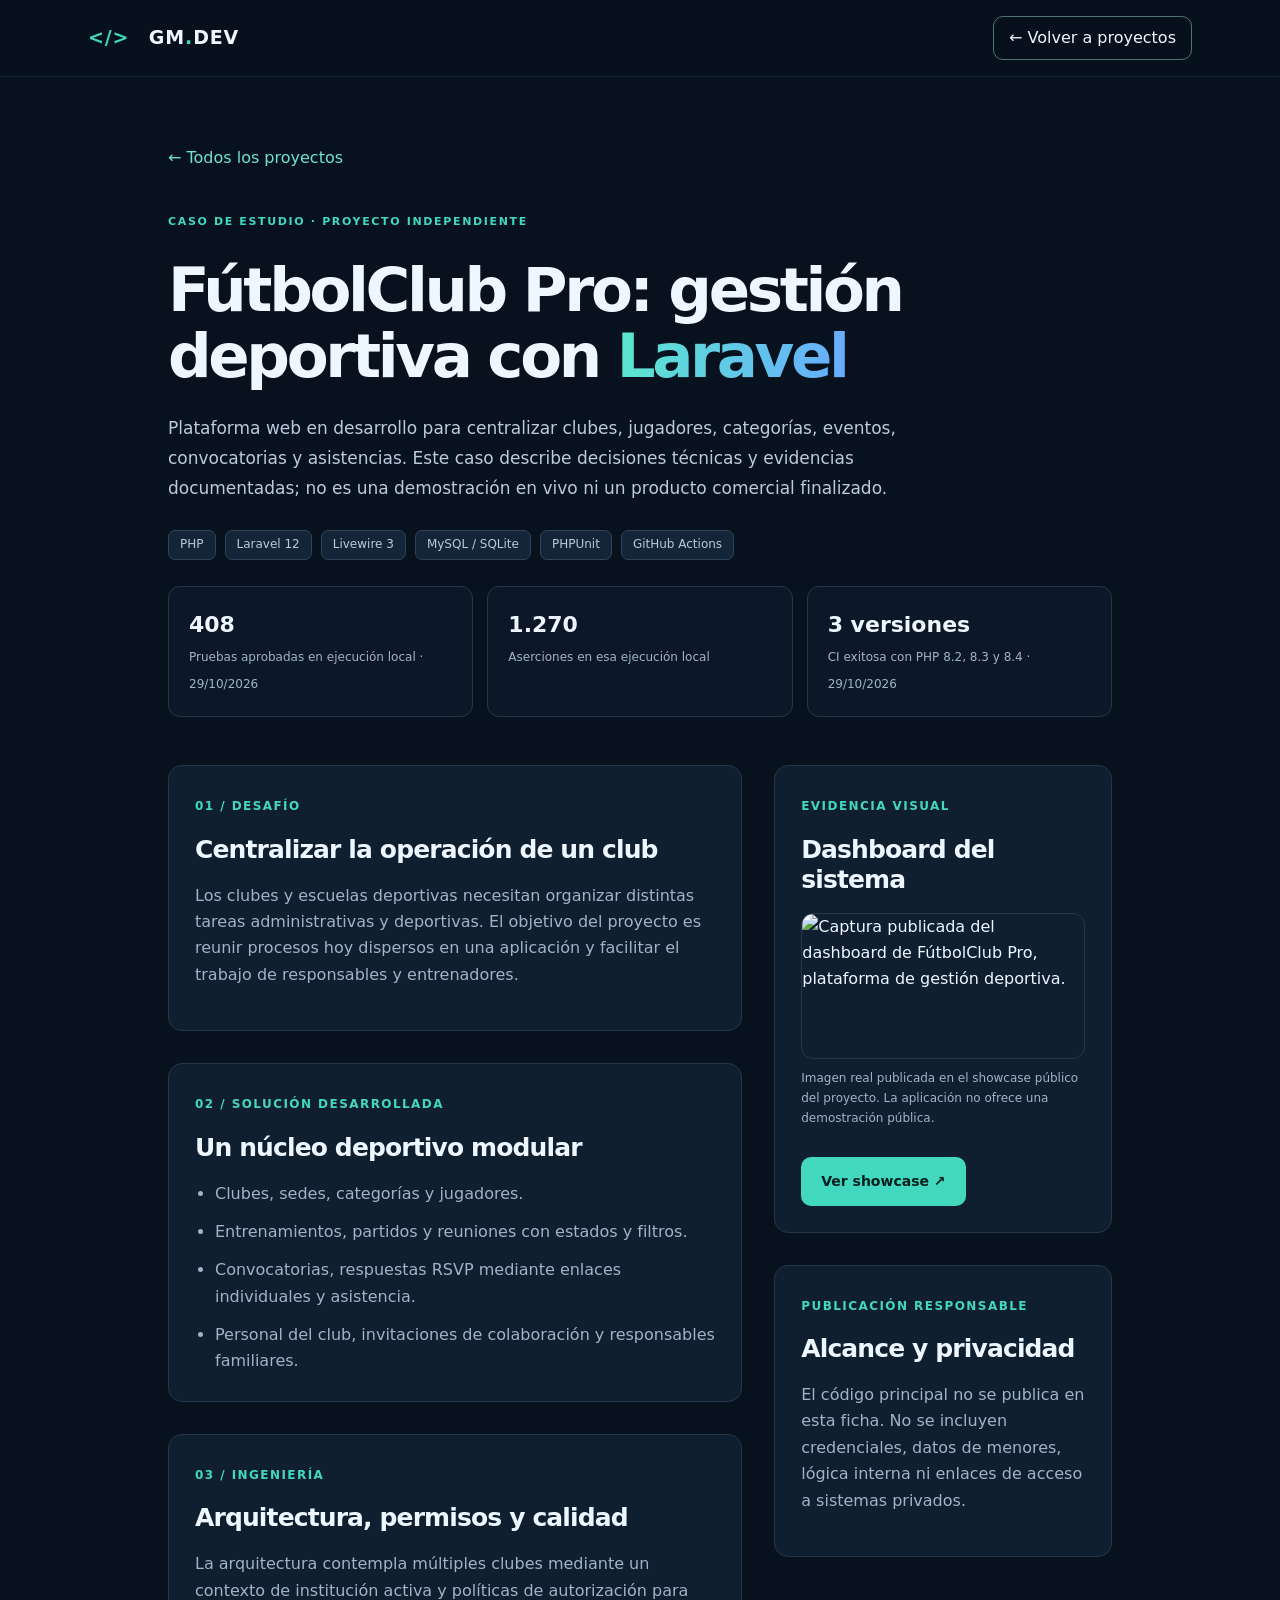
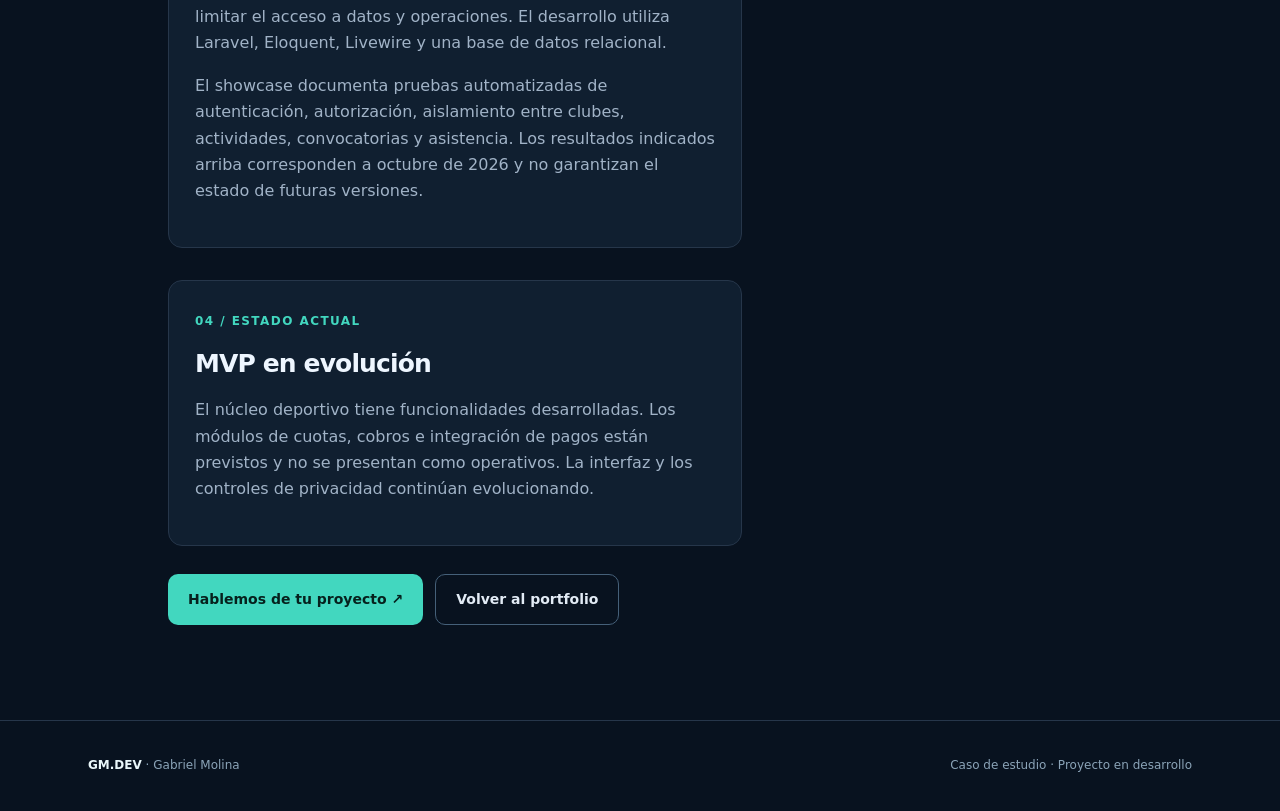
==== proyectos/futbolclub-pro.html @ 8f1aba28 "feat: agregar caso de estudio técnico de FútbolClub Pro" ====
<!doctype html>
<html lang="es-AR">
<head>
  <meta charset="utf-8">
  <meta name="viewport" content="width=device-width, initial-scale=1">
  <meta name="description" content="Caso de estudio de FútbolClub Pro: arquitectura multi-club, Laravel, pruebas automatizadas y metodología de desarrollo. Proyecto de Gabriel Molina.">
  <meta name="theme-color" content="#08121f">
  <title>FútbolClub Pro | Caso de estudio técnico — GM.DEV</title>
  <link rel="stylesheet" href="../assets/styles.css">
  <style>
    .case-main{padding-top:68px;padding-bottom:95px;max-width:1000px}
    .case-back{display:inline-block;color:#71e2ce;margin-bottom:36px}
    .case-header h1{font-size:clamp(36px,5vw,61px);max-width:880px}
    .case-header .lead{max-width:780px}
    .case-grid{display:grid;grid-template-columns:minmax(0,1.7fr) minmax(240px,1fr);gap:32px;margin-top:48px}
    .case-panel{background:var(--surface);border:1px solid var(--line);padding:26px;border-radius:14px}
    .case-panel h2{font-size:25px}
    .case-panel p,.case-panel li{color:var(--muted)}
    .case-panel ul{padding-left:20px;margin:0}
    .case-panel li+li{margin-top:12px}
    .case-section{margin-top:32px}
    .case-kicker{font-size:12px;letter-spacing:.12em;text-transform:uppercase;color:var(--accent);font-weight:750}
    .case-proof{display:grid;grid-template-columns:repeat(3,minmax(0,1fr));gap:14px;margin-top:26px}
    .case-proof div{border:1px solid var(--line);padding:20px;border-radius:12px;background:var(--surface-2)}
    .case-proof strong{display:block;font-size:22px}
    .case-proof span{font-size:12px;color:var(--muted)}
    .case-image{width:100%;height:auto;display:block;border-radius:12px;border:1px solid var(--line)}
    .case-caption{font-size:12px;color:var(--muted);margin-top:10px}
    .case-actions{display:flex;flex-wrap:wrap;gap:12px;margin-top:28px}
    @media(max-width:760px){.case-grid{grid-template-columns:1fr}.case-proof{grid-template-columns:1fr}.case-main{padding-top:38px}}
  </style>
</head>
<body>
<a class="skip" href="#contenido">Saltar al contenido</a>
<header class="site-header"><nav class="container nav" aria-label="Navegación principal">
<a class="brand" href="../index.html#inicio"><span class="brand-symbol">&lt;/&gt;</span> GM<span class="brand-dot">.</span>DEV</a>
<a class="nav-cta" href="../index.html#proyectos">← Volver a proyectos</a>
</nav></header>
<main class="container case-main" id="contenido">
 <a class="case-back" href="../index.html#proyectos">← Todos los proyectos</a>
 <div class="case-header">
  <span class="eyebrow">CASO DE ESTUDIO · PROYECTO INDEPENDIENTE</span>
  <h1>FútbolClub Pro: gestión deportiva con <span class="gradient-text">Laravel</span></h1>
  <p class="lead">Plataforma web en desarrollo para centralizar clubes, jugadores, categorías, eventos, convocatorias y asistencias. Este caso describe decisiones técnicas y evidencias documentadas; no es una demostración en vivo ni un producto comercial finalizado.</p>
  <div class="hero-tags"><span>PHP</span><span>Laravel 12</span><span>Livewire 3</span><span>MySQL / SQLite</span><span>PHPUnit</span><span>GitHub Actions</span></div>
 </div>
 <div class="case-proof" aria-label="Evidencias de pruebas documentadas">
  <div><strong>408</strong><span>Pruebas aprobadas en ejecución local · 29/10/2026</span></div>
  <div><strong>1.270</strong><span>Aserciones en esa ejecución local</span></div>
  <div><strong>3 versiones</strong><span>CI exitosa con PHP 8.2, 8.3 y 8.4 · 29/10/2026</span></div>
 </div>
 <div class="case-grid">
   <div>
    <section class="case-panel"><span class="case-kicker">01 / Desafío</span><h2>Centralizar la operación de un club</h2>
    <p>Los clubes y escuelas deportivas necesitan organizar distintas tareas administrativas y deportivas. El objetivo del proyecto es reunir procesos hoy dispersos en una aplicación y facilitar el trabajo de responsables y entrenadores.</p></section>
    <section class="case-panel case-section"><span class="case-kicker">02 / Solución desarrollada</span><h2>Un núcleo deportivo modular</h2>
    <ul><li>Clubes, sedes, categorías y jugadores.</li><li>Entrenamientos, partidos y reuniones con estados y filtros.</li><li>Convocatorias, respuestas RSVP mediante enlaces individuales y asistencia.</li><li>Personal del club, invitaciones de colaboración y responsables familiares.</li></ul></section>
    <section class="case-panel case-section"><span class="case-kicker">03 / Ingeniería</span><h2>Arquitectura, permisos y calidad</h2>
    <p>La arquitectura contempla múltiples clubes mediante un contexto de institución activa y políticas de autorización para limitar el acceso a datos y operaciones. El desarrollo utiliza Laravel, Eloquent, Livewire y una base de datos relacional.</p>
    <p>El showcase documenta pruebas automatizadas de autenticación, autorización, aislamiento entre clubes, actividades, convocatorias y asistencia. Los resultados indicados arriba corresponden a octubre de 2026 y no garantizan el estado de futuras versiones.</p></section>
    <section class="case-panel case-section"><span class="case-kicker">04 / Estado actual</span><h2>MVP en evolución</h2>
    <p>El núcleo deportivo tiene funcionalidades desarrolladas. Los módulos de cuotas, cobros e integración de pagos están previstos y no se presentan como operativos. La interfaz y los controles de privacidad continúan evolucionando.</p></section>
   </div>
   <aside>
    <div class="case-panel">
     <span class="case-kicker">Evidencia visual</span><h2>Dashboard del sistema</h2>
     <a href="https://github.com/Jgmdevelopers/futbolclub-pro-showcase" target="_blank" rel="noopener noreferrer">
      <img class="case-image" src="https://raw.githubusercontent.com/Jgmdevelopers/futbolclub-pro-showcase/main/assets/dashboard-real.png" alt="Captura publicada del dashboard de FútbolClub Pro, plataforma de gestión deportiva." loading="lazy" width="600" height="308">
     </a>
     <p class="case-caption">Imagen real publicada en el showcase público del proyecto. La aplicación no ofrece una demostración pública.</p>
     <div class="case-actions"><a class="btn primary" href="https://github.com/Jgmdevelopers/futbolclub-pro-showcase" target="_blank" rel="noopener noreferrer">Ver showcase ↗</a></div>
    </div>
    <div class="case-panel case-section"><span class="case-kicker">Publicación responsable</span><h2>Alcance y privacidad</h2><p>El código principal no se publica en esta ficha. No se incluyen credenciales, datos de menores, lógica interna ni enlaces de acceso a sistemas privados.</p></div>
   </aside>
 </div>
 <div class="case-actions"><a class="btn primary" href="../index.html#contacto">Hablemos de tu proyecto ↗</a><a class="btn secondary" href="../index.html#proyectos">Volver al portfolio</a></div>
</main>
<footer><div class="container footer-inner"><span><strong>GM.DEV</strong> · Gabriel Molina</span><span>Caso de estudio · Proyecto en desarrollo</span></div></footer>
</body>
</html>
---- assets/styles.css ----
:root {
  color-scheme: dark;
  --bg: #08121f;
  --surface: #101f30;
  --surface-2: #0c1827;
  --text: #eef6ff;
  --muted: #a1b3c7;
  --line: #26364a;
  --accent: #42d7bf;
  --accent2: #5ca4ff;
  --max: 1160px;
}
* {
  box-sizing: border-box;
}
html {
  scroll-behavior: smooth;
}
body {
  margin: 0;
  background: var(--bg);
  color: var(--text);
  font-family:
    Inter,
    system-ui,
    -apple-system,
    BlinkMacSystemFont,
    "Segoe UI",
    sans-serif;
  line-height: 1.65;
}
a {
  color: inherit;
  text-decoration: none;
}
button {
  font: inherit;
}
a:focus-visible,
button:focus-visible {
  outline: 2px solid var(--accent);
  outline-offset: 4px;
}
.container {
  max-width: var(--max);
  padding: 0 28px;
  margin: auto;
}
.skip {
  position: absolute;
  left: -9999px;
  top: 0;
}
.skip:focus {
  left: 16px;
  top: 16px;
  z-index: 20;
  background: #fff;
  color: #111;
  padding: 8px;
}
.site-header {
  position: sticky;
  top: 0;
  z-index: 10;
  background: rgba(8, 18, 31, 0.9);
  border-bottom: 1px solid #26364a80;
  backdrop-filter: blur(16px);
}
.nav {
  min-height: 76px;
  display: flex;
  align-items: center;
  justify-content: space-between;
  gap: 20px;
}
.brand {
  font-size: 19px;
  font-weight: 850;
  letter-spacing: 0.045em;
}
.brand-symbol {
  color: var(--accent);
  font-weight: 900;
  margin-right: 12px;
}
.brand-dot {
  color: var(--accent);
}
.nav-links {
  display: flex;
  gap: 32px;
  align-items: center;
  color: #c6d4e3;
  font-size: 14px;
}
.nav-links a:hover,
.text-link:hover {
  color: var(--accent);
}
.nav-cta {
  border: 1px solid #4c766f;
  border-radius: 10px;
  padding: 8px 15px;
}
.menu-toggle {
  display: none;
  background: none;
  border: 1px solid var(--line);
  border-radius: 8px;
  color: white;
  font-size: 22px;
  padding: 2px 12px;
}
.hero {
  min-height: 680px;
  padding-top: 105px;
  padding-bottom: 105px;
  display: grid;
  grid-template-columns: 1.09fr 0.91fr;
  align-items: center;
  gap: 44px;
}
.eyebrow,
.section-label {
  font-size: 11px;
  letter-spacing: 0.15em;
  font-weight: 800;
  color: var(--accent);
}
.pulse {
  display: inline-block;
  width: 8px;
  height: 8px;
  border-radius: 50%;
  background: var(--accent);
  box-shadow: 0 0 15px var(--accent);
  margin-right: 6px;
}
h1,
h2,
h3,
p {
  margin-top: 0;
}
h1 {
  font-size: clamp(43px, 5.1vw, 72px);
  letter-spacing: -0.055em;
  line-height: 1.08;
  margin: 23px 0 24px;
}
h2 {
  font-size: clamp(29px, 3.5vw, 44px);
  letter-spacing: -0.035em;
  line-height: 1.2;
  margin: 16px 0 18px;
}
h3 {
  font-size: 20px;
  letter-spacing: -0.02em;
}
.gradient-text {
  background: linear-gradient(100deg, #5be8cd, #67abff);
  background-clip: text;
  -webkit-background-clip: text;
  color: transparent;
}
.lead {
  color: #bccadd;
  font-size: 17px;
  line-height: 1.78;
  max-width: 630px;
}
.lead strong {
  color: #fff;
}
.hero-actions,
.contact-actions {
  display: flex;
  flex-wrap: wrap;
  gap: 12px;
  margin-top: 30px;
}
.btn {
  display: inline-flex;
  align-items: center;
  justify-content: center;
  gap: 12px;
  border-radius: 10px;
  padding: 13px 20px;
  font-weight: 750;
  font-size: 14px;
  transition:
    transform 0.18s,
    background 0.18s;
}
.btn:hover {
  transform: translateY(-2px);
}
.primary {
  background: var(--accent);
  color: #06211d;
}
.primary:hover {
  background: #75e7d3;
}
.secondary {
  border: 1px solid #456079;
  color: #e2ebf5;
}
.secondary:hover {
  background: #152a3e;
}
.hero-tags,
.project-tags {
  display: flex;
  flex-wrap: wrap;
  gap: 9px;
  margin-top: 27px;
}
.hero-tags span,
.project-tags span {
  padding: 4px 11px;
  border: 1px solid #2c4557;
  border-radius: 7px;
  color: #b6cbdc;
  font-size: 12px;
  background: #152539;
}
.hero-visual {
  position: relative;
  min-height: 440px;
  display: flex;
  align-items: center;
}
.glow {
  position: absolute;
  border-radius: 50%;
  filter: blur(65px);
  opacity: 0.32;
}
.glow-one {
  background: #0ebf9e;
  width: 220px;
  height: 220px;
  top: 45px;
  left: 0;
}
.glow-two {
  background: #477df4;
  width: 250px;
  height: 220px;
  right: 0;
  bottom: 0;
}
.terminal {
  position: relative;
  width: 100%;
  border: 1px solid #3a5970;
  border-radius: 17px;
  background: linear-gradient(145deg, #14263b, #0a1523);
  box-shadow: 0 30px 90px #0008;
  transform: perspective(900px) rotateY(-5deg) rotateX(2deg);
  overflow: hidden;
}
.terminal-top {
  display: flex;
  justify-content: space-between;
  align-items: center;
  background: #192d41;
  padding: 13px 15px;
  color: #8cabbe;
  font-size: 11px;
}
.lights {
  display: flex;
  gap: 6px;
}
.lights i {
  width: 9px;
  height: 9px;
  border-radius: 50%;
  background: #fb7070;
}
.lights i:nth-child(2) {
  background: #f8c65a;
}
.lights i:nth-child(3) {
  background: #47d6ad;
}
.terminal pre {
  margin: 0;
  padding: 28px 18px 31px;
  font:
    13px/2.05 Consolas,
    Monaco,
    monospace;
  color: #d2dfef;
  white-space: pre;
  overflow-x: auto;
}
.line-muted {
  color: #567088;
}
.purple {
  color: #c9a7fa;
}
.cyan {
  color: #6cd8f5;
}
.yellow {
  color: #ffd27c;
}
.green {
  color: #64ddae;
}
.floating-pill {
  position: absolute;
  right: -10px;
  bottom: 25px;
  padding: 12px 17px;
  background: #132b37;
  border: 1px solid #336b69;
  border-radius: 12px;
  box-shadow: 0 12px 32px #0006;
  font-size: 13px;
  font-weight: 700;
}
.floating-pill span {
  color: var(--accent);
  margin-right: 8px;
}
.section {
  padding-top: 104px;
  padding-bottom: 110px;
  scroll-margin-top: 76px;
}
.section-alt {
  background: linear-gradient(180deg, #0d1a2a, #0b1726);
  border-block: 1px solid #1b3044;
}
.split {
  display: grid;
  grid-template-columns: 1fr 1fr;
  gap: 90px;
}
.split p,
.section-head p,
.service-card p,
.project-body p,
.steps p,
.contact-box p {
  color: var(--muted);
}
.split p {
  font-size: 16px;
}
.section-head {
  max-width: 680px;
  margin-bottom: 34px;
}
.text-link {
  font-size: 14px;
  font-weight: 750;
  color: #66e7d3;
}
.service-grid,
.project-grid {
  display: grid;
  grid-template-columns: repeat(3, 1fr);
  gap: 18px;
}
.service-card,
.project-card {
  background: #101f30;
  border: 1px solid #293d51;
  border-radius: 15px;
  overflow: hidden;
}
.service-card {
  padding: 29px 25px;
  min-height: 270px;
}
.service-card h3 {
  margin: 20px 0 10px;
}
.card-icon {
  display: grid;
  place-items: center;
  background: #173c45;
  color: #67e8d0;
  border-radius: 11px;
  width: 52px;
  height: 52px;
  font-weight: 800;
  font-size: 20px;
}
.service-card p {
  font-size: 14px;
}
.card-meta {
  color: #71d9cd;
  font-size: 12px;
}
.project-art {
  height: 215px;
  display: flex;
  flex-direction: column;
  justify-content: flex-end;
  align-items: flex-start;
  padding: 23px;
  background:
    radial-gradient(circle at 84% 18%, #1a966e70, transparent 55%),
    linear-gradient(130deg, #0a352f, #071923);
  position: relative;
  overflow: hidden;
}
.project-art:after {
  content: "";
  position: absolute;
  width: 170px;
  height: 170px;
  border: 1px solid #ffffff24;
  border-radius: 22px;
  transform: rotate(28deg);
  right: -30px;
  top: -40px;
}
.project-art.predict {
  background:
    radial-gradient(circle at 85% 10%, #2b93ed70, transparent 55%),
    linear-gradient(130deg, #092747, #091526);
}
.project-art.adapta {
  background:
    radial-gradient(circle at 85% 10%, #a16adf65, transparent 55%),
    linear-gradient(130deg, #2a1a45, #0c1728);
}
.project-art > span:not(.project-art-icon) {
  font-size: 10px;
  font-weight: 750;
  letter-spacing: 0.15em;
  color: #b8e6e2;
}
.project-art strong {
  font-size: 26px;
  letter-spacing: -0.035em;
  line-height: 1.2;
  margin-top: 7px;
}
.project-art-icon {
  position: absolute;
  font-size: 70px;
  right: 38px;
  top: 20px;
  color: #ffffffab;
}
.project-body {
  padding: 23px;
}
.project-kicker {
  font-size: 11px;
  letter-spacing: 0.08em;
  color: #72e1d1;
  margin-bottom: 10px;
}
.project-body h3 {
  margin: 0 0 10px;
}
.project-body p {
  min-height: 105px;
  font-size: 14px;
}
.project-tags {
  margin: 15px 0 23px;
}
.project-status {
  font-size: 12px;
  color: #b7c0d4;
}
.steps {
  display: grid;
  grid-template-columns: repeat(4, 1fr);
  gap: 20px;
}
.steps > div {
  border-top: 1px solid #3a5266;
  padding-top: 17px;
}
.steps b {
  color: var(--accent);
  font-size: 13px;
}
.steps h3 {
  margin: 11px 0 7px;
}
.steps p {
  font-size: 14px;
}
.contact-section {
  background:
    radial-gradient(circle at 10% 20%, #183b48, transparent 55%), #0b1928;
}
.contact-box {
  display: grid;
  grid-template-columns: 1.3fr 0.7fr;
  gap: 70px;
  align-items: center;
}
.contact-box h2 {
  max-width: 650px;
}
.contact-detail {
  background: #0e2531;
  border: 1px solid #315466;
  padding: 28px;
  border-radius: 15px;
  display: flex;
  flex-direction: column;
  gap: 15px;
  overflow-wrap: anywhere;
}
.contact-detail > span {
  color: #75e1d0;
  font-size: 11px;
  letter-spacing: 0.12em;
  font-weight: 800;
}
.contact-detail a {
  font-size: 14px;
}
.contact-detail a:hover {
  color: var(--accent);
}
.contact-detail small {
  color: var(--muted);
}
footer {
  border-top: 1px solid var(--line);
  color: #8ba4b8;
  font-size: 12px;
}
.footer-inner {
  min-height: 90px;
  display: flex;
  justify-content: space-between;
  align-items: center;
  gap: 15px;
}
.footer-inner strong {
  color: #eaf7fa;
}
@media (max-width: 900px) {
  .hero {
    grid-template-columns: 1fr;
    padding-top: 70px;
    padding-bottom: 60px;
    gap: 36px;
  }
  .hero-visual {
    max-width: 560px;
    min-height: 380px;
  }
  .split {
    gap: 25px;
  }
  .service-grid,
  .project-grid {
    grid-template-columns: repeat(2, 1fr);
  }
  .steps {
    grid-template-columns: repeat(2, 1fr);
  }
  .contact-box {
    gap: 25px;
  }
}
@media (max-width: 650px) {
  .container {
    padding-inline: 20px;
  }
  .nav {
    min-height: 65px;
  }
  .menu-toggle {
    display: block;
  }
  .nav-links {
    display: none;
    position: absolute;
    top: 65px;
    left: 0;
    right: 0;
    background: #0c192a;
    padding: 22px;
    flex-direction: column;
    align-items: stretch;
    border-bottom: 1px solid var(--line);
  }
  .nav-links.open {
    display: flex;
  }
  .hero {
    padding-top: 58px;
    gap: 22px;
  }
  .hero-visual {
    min-height: 330px;
  }
  .terminal {
    transform: none;
  }
  .terminal pre {
    font-size: 11px;
    padding: 18px 10px;
  }
  .terminal-top {
    font-size: 9px;
  }
  .floating-pill {
    right: 5px;
    bottom: 7px;
  }
  .section {
    padding-top: 70px;
    padding-bottom: 72px;
  }
  .split,
  .contact-box {
    grid-template-columns: 1fr;
  }
  .service-grid,
  .project-grid,
  .steps {
    grid-template-columns: 1fr;
  }
  .service-card {
    min-height: auto;
  }
  .project-body p {
    min-height: auto;
  }
  .footer-inner {
    padding-top: 23px;
    padding-bottom: 25px;
    flex-direction: column;
    align-items: flex-start;
  }
}


/* GM.DEV v1.1 — microinteracciones y accesibilidad */
:root { --motion-ease: cubic-bezier(.2,.7,.2,1); }
html { scroll-padding-top: 88px; }
.service-card, .project-card, .contact-detail {
  transition: transform 220ms var(--motion-ease), border-color 220ms ease, box-shadow 220ms ease;
}
@media (hover: hover) and (pointer: fine) {
  .service-card:hover, .project-card:hover {
    transform: translateY(-5px);
    border-color: #4a9b9b;
    box-shadow: 0 14px 34px rgba(0,0,0,.2);
  }
}
.nav-links a[aria-current="location"] { color: var(--accent); }
.nav-links a[aria-current="location"]:not(.nav-cta) {
  text-decoration: underline;
  text-underline-offset: 9px;
  text-decoration-thickness: 2px;
}
@media (prefers-reduced-motion: no-preference) {
  .motion-ready .reveal {
    opacity: 0;
    transform: translateY(14px);
    transition: opacity 440ms var(--motion-ease), transform 440ms var(--motion-ease);
  }
  .motion-ready .reveal.is-visible { opacity: 1; transform: none; }
}
@media (prefers-reduced-motion: reduce) {
  html { scroll-behavior: auto; }
  *, *::before, *::after {
    animation-duration: .01ms !important;
    animation-iteration-count: 1 !important;
    transition-duration: .01ms !important;
    scroll-behavior: auto !important;
  }
  .reveal { opacity: 1 !important; transform: none !important; }
}
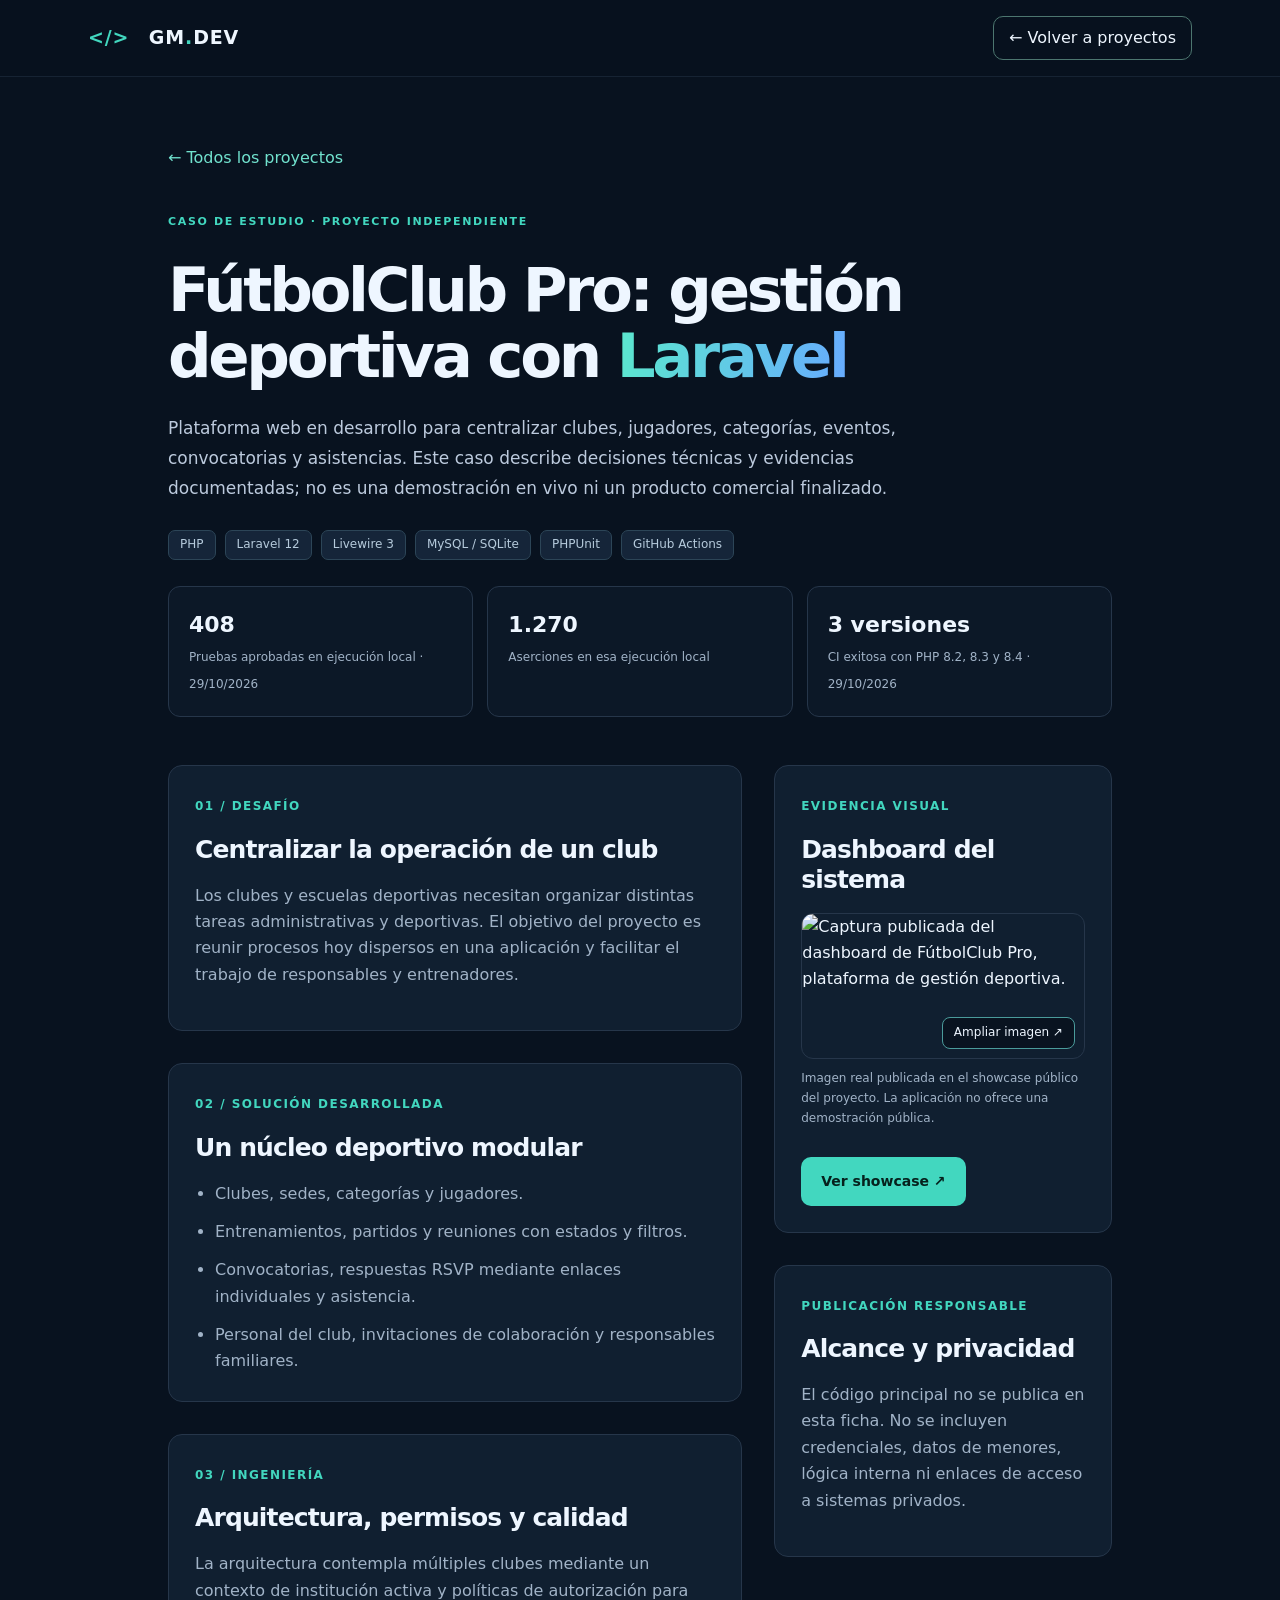
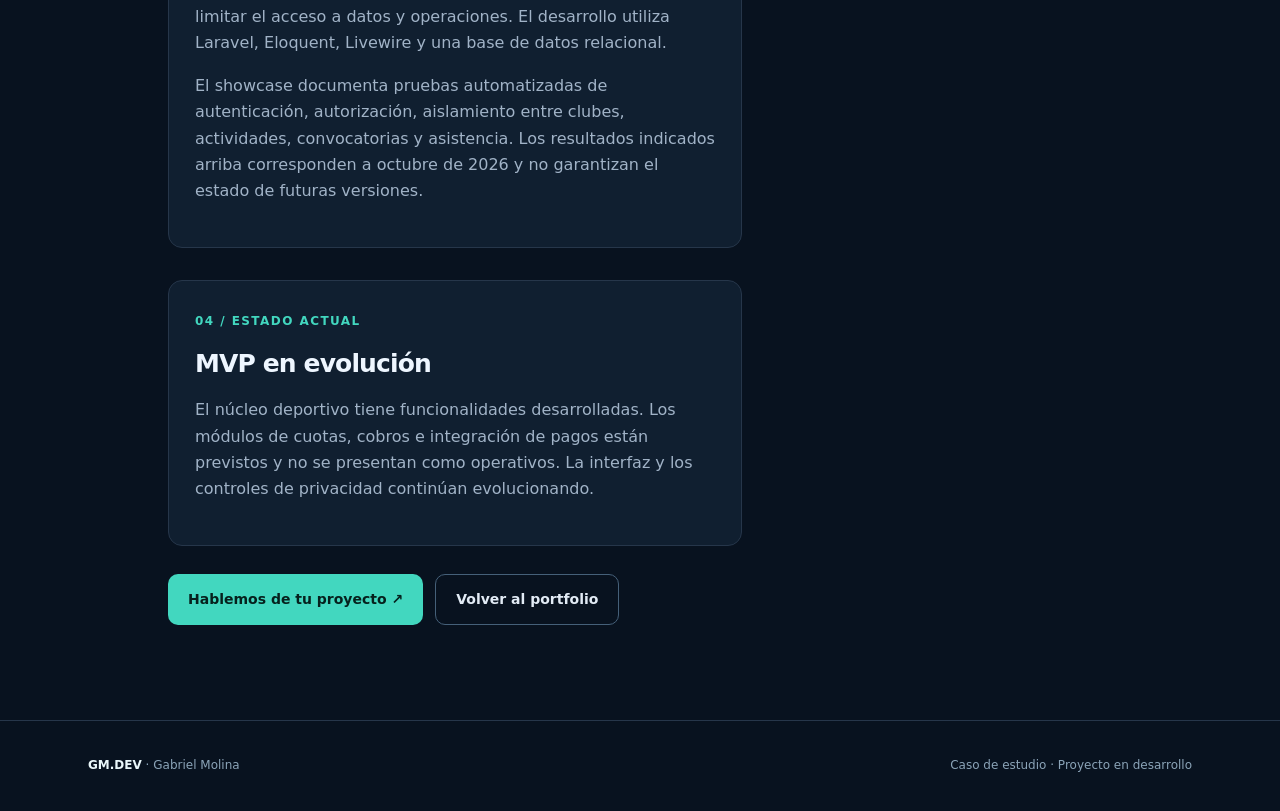
==== commit ff9f4f39: "fix: ampliar dashboard en modal accesible en lugar de abrir repositorio" ====
--- a/proyectos/futbolclub-pro.html
+++ b/proyectos/futbolclub-pro.html
@@ -25,6 +25,14 @@
     .case-proof strong{display:block;font-size:22px}
     .case-proof span{font-size:12px;color:var(--muted)}
     .case-image{width:100%;height:auto;display:block;border-radius:12px;border:1px solid var(--line)}
+    .case-image-trigger{width:100%;display:block;position:relative;text-align:left;border:0;background:transparent;padding:0;cursor:zoom-in;color:inherit}
+    .case-image-trigger:focus-visible,.case-modal-close:focus-visible{outline:3px solid var(--accent);outline-offset:4px}
+    .case-zoom-hint{position:absolute;right:10px;bottom:10px;background:rgba(8,18,31,.9);border:1px solid #4a9b9b;border-radius:8px;padding:5px 11px;font-size:12px}
+    .case-modal{width:min(96vw,1300px);max-height:95vh;padding:16px;border:1px solid var(--line);border-radius:14px;background:var(--bg);color:var(--text)}
+    .case-modal::backdrop{background:rgba(0,0,0,.85)}
+    .case-modal-head{display:flex;justify-content:space-between;align-items:center;gap:16px;margin-bottom:12px}
+    .case-modal-close{cursor:pointer;border:1px solid var(--line);border-radius:8px;background:var(--surface);color:var(--text);padding:8px 13px}
+    .case-modal img{display:block;width:100%;height:auto;max-height:calc(95vh - 100px);object-fit:contain}
     .case-caption{font-size:12px;color:var(--muted);margin-top:10px}
     .case-actions{display:flex;flex-wrap:wrap;gap:12px;margin-top:28px}
     @media(max-width:760px){.case-grid{grid-template-columns:1fr}.case-proof{grid-template-columns:1fr}.case-main{padding-top:38px}}
@@ -64,9 +72,10 @@
    <aside>
     <div class="case-panel">
      <span class="case-kicker">Evidencia visual</span><h2>Dashboard del sistema</h2>
-     <a href="https://github.com/Jgmdevelopers/futbolclub-pro-showcase" target="_blank" rel="noopener noreferrer">
+     <button class="case-image-trigger" type="button" aria-label="Ampliar imagen del dashboard de FútbolClub Pro" aria-haspopup="dialog" aria-controls="dashboard-modal">
       <img class="case-image" src="https://raw.githubusercontent.com/Jgmdevelopers/futbolclub-pro-showcase/main/assets/dashboard-real.png" alt="Captura publicada del dashboard de FútbolClub Pro, plataforma de gestión deportiva." loading="lazy" width="600" height="308">
-     </a>
+      <span class="case-zoom-hint" aria-hidden="true">Ampliar imagen ↗</span>
+     </button>
      <p class="case-caption">Imagen real publicada en el showcase público del proyecto. La aplicación no ofrece una demostración pública.</p>
      <div class="case-actions"><a class="btn primary" href="https://github.com/Jgmdevelopers/futbolclub-pro-showcase" target="_blank" rel="noopener noreferrer">Ver showcase ↗</a></div>
     </div>
@@ -74,7 +83,31 @@
    </aside>
  </div>
  <div class="case-actions"><a class="btn primary" href="../index.html#contacto">Hablemos de tu proyecto ↗</a><a class="btn secondary" href="../index.html#proyectos">Volver al portfolio</a></div>
+  <dialog id="dashboard-modal" class="case-modal" aria-labelledby="dashboard-modal-title">
+    <div class="case-modal-head">
+      <strong id="dashboard-modal-title">Dashboard de FútbolClub Pro</strong>
+      <button type="button" class="case-modal-close" aria-label="Cerrar imagen ampliada">Cerrar ✕</button>
+    </div>
+    <img src="https://raw.githubusercontent.com/Jgmdevelopers/futbolclub-pro-showcase/main/assets/dashboard-real.png" alt="Captura ampliada del dashboard de FútbolClub Pro." width="1783" height="915">
+  </dialog>
 </main>
+<script>
+  const imageTrigger = document.querySelector('.case-image-trigger');
+  const dashboardModal = document.querySelector('#dashboard-modal');
+  const closeModal = document.querySelector('.case-modal-close');
+
+  if (imageTrigger && dashboardModal && typeof dashboardModal.showModal === 'function') {
+    imageTrigger.addEventListener('click', () => dashboardModal.showModal());
+    closeModal?.addEventListener('click', () => dashboardModal.close());
+    dashboardModal.addEventListener('click', event => {
+      if (event.target === dashboardModal) dashboardModal.close();
+    });
+  } else if (imageTrigger) {
+    imageTrigger.addEventListener('click', () => {
+      window.open(imageTrigger.querySelector('img')?.src, '_blank', 'noopener,noreferrer');
+    });
+  }
+</script>
 <footer><div class="container footer-inner"><span><strong>GM.DEV</strong> · Gabriel Molina</span><span>Caso de estudio · Proyecto en desarrollo</span></div></footer>
 </body>
 </html>
